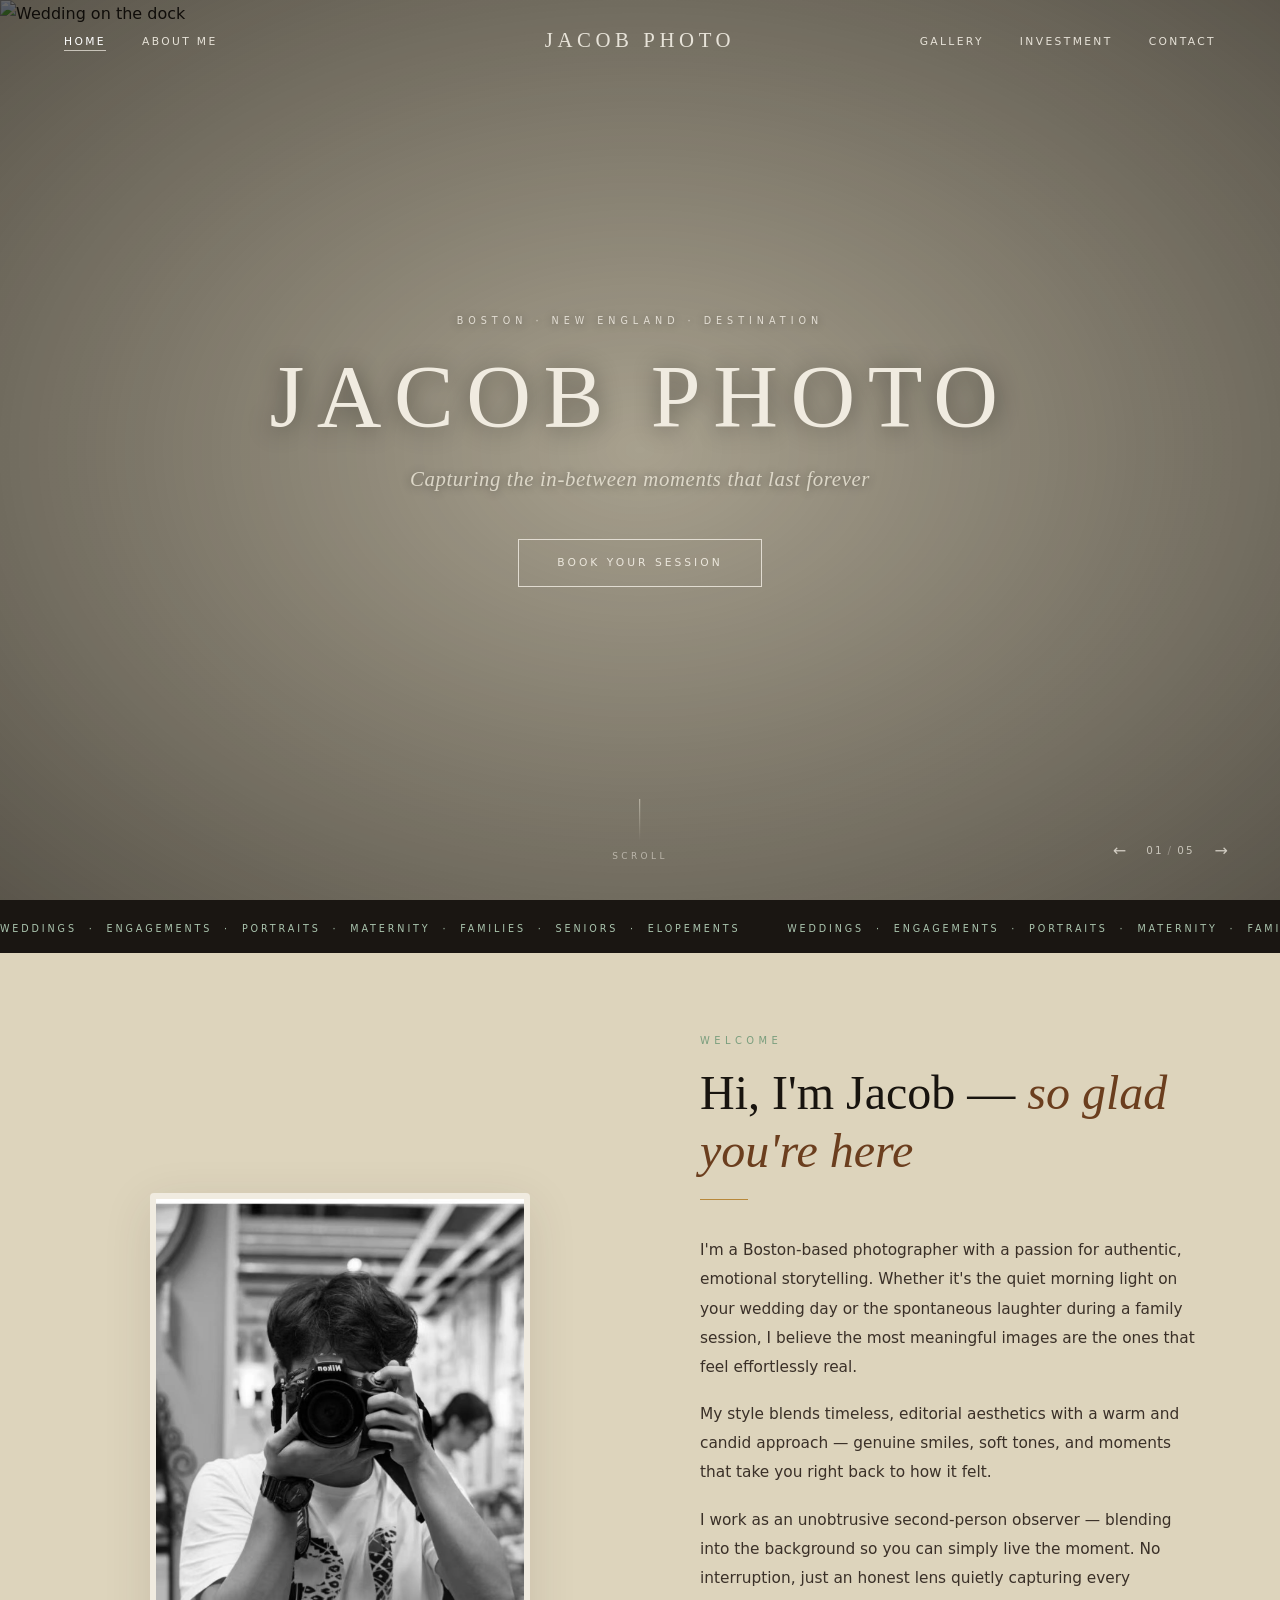
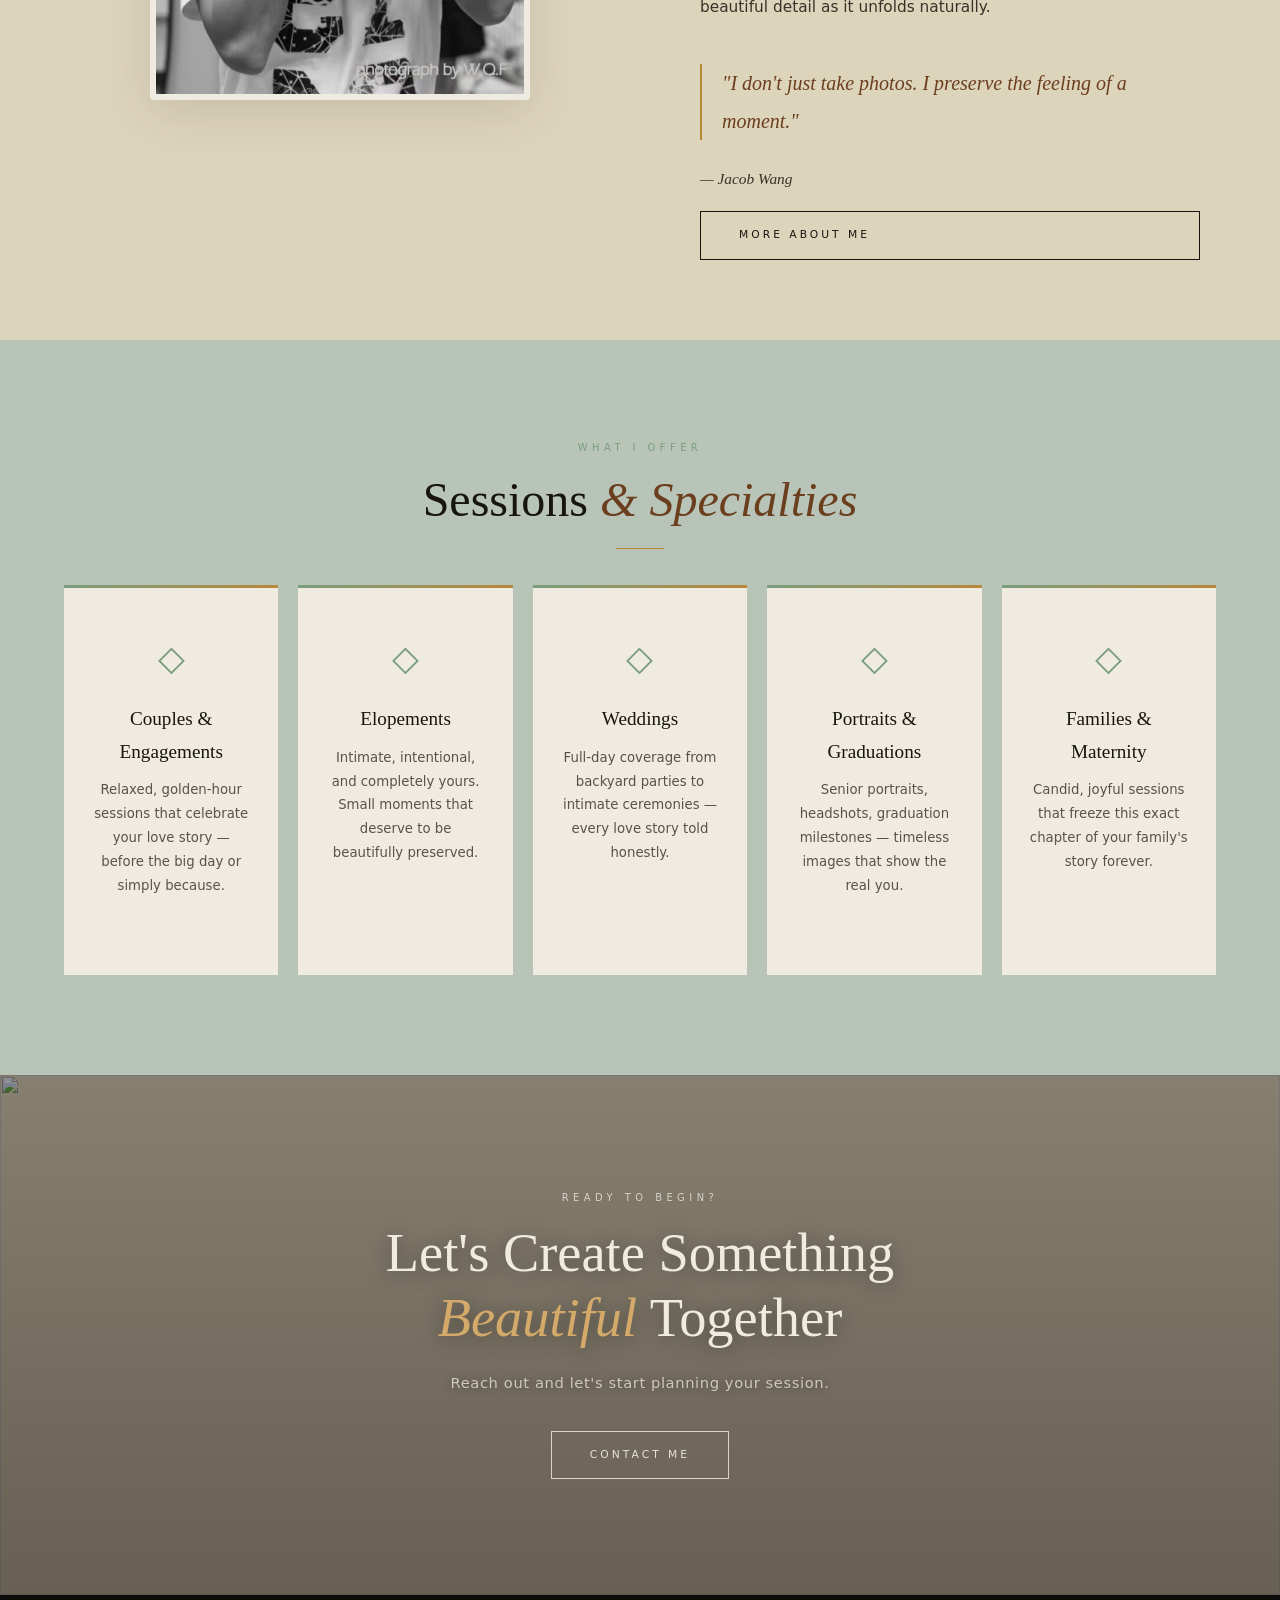
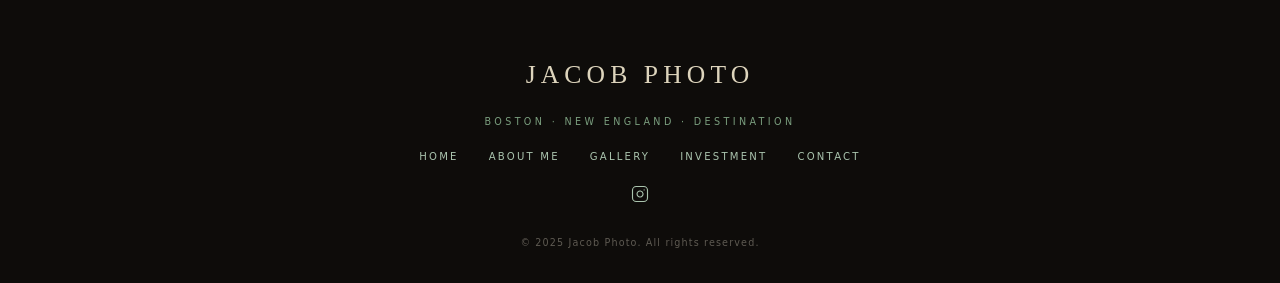
==== index.html @ 5cc74cdf "first commit" ====
<!DOCTYPE html>
<html lang="en">
<head>
  <meta charset="UTF-8"/>
  <meta name="viewport" content="width=device-width,initial-scale=1.0"/>
  <title>Jacob Photo — Boston Photographer</title>
  <link rel="preconnect" href="https://fonts.googleapis.com">
  <link rel="preconnect" href="https://fonts.gstatic.com" crossorigin>
  <link href="https://fonts.googleapis.com/css2?family=Cormorant+Garamond:ital,wght@0,300;0,400;0,500;1,300;1,400;1,500&family=Jost:wght@200;300;400;500&display=swap" rel="stylesheet">
  <link rel="stylesheet" href="css/style.css"/>
</head>
<body>

<!-- ═══ NAV ═══ -->
<nav id="nav">
  <div class="nav-inner">
    <ul class="nav-links">
      <li><a href="index.html" class="active">Home</a></li>
      <li><a href="about.html">About Me</a></li>
    </ul>
    <a href="index.html" class="nav-logo">Jacob Photo</a>
    <ul class="nav-links">
      <li><a href="gallery.html">Gallery</a></li>
      <li><a href="investment.html">Investment</a></li>
      <li><a href="contact.html">Contact</a></li>
    </ul>
    <button class="nav-burger" id="burger"><span></span><span></span><span></span></button>
  </div>
</nav>
<div class="nav-mobile" id="navMobile">
  <button class="nav-mobile-close" id="navClose">&#10005;</button>
  <a href="index.html">Home</a>
  <a href="about.html">About Me</a>
  <a href="gallery.html">Gallery</a>
  <a href="investment.html">Investment</a>
  <a href="contact.html">Contact</a>
</div>

<!-- ═══ HERO SLIDESHOW ═══ -->
<section class="home-hero">
  <div class="slides" id="slides">
    <div class="slide active">
      <img src="images/hero-01.jpg" alt="Wedding on the dock">
    </div>
    <div class="slide">
      <img src="images/image2/Engagement/gallery-Engagement-28.jpg" alt="Engagement session">
    </div>
    <div class="slide">
      <img src="images/image2/wedding/gallery-wedding-18.jpg" alt="Family portrait">
    </div>
    <div class="slide">
      <img src="images/hero-04.jpg" alt="Portrait session">
    </div>
    <div class="slide">
      <img src="images/hero-05.jpg" alt="Golden hour couple">
    </div>
  </div>

  <div class="hero-overlay"></div>

  <div class="hero-text">
    <p class="hero-eyebrow">Boston · New England · Destination</p>
    <h1 class="hero-name">Jacob Photo</h1>
    <p class="hero-sub">Capturing the in-between moments that last forever</p>
    <a href="contact.html" class="btn btn--light">Book Your Session</a>
  </div>

  <div class="hero-controls">
    <button class="hero-arrow" id="heroPrev" aria-label="Previous">&#8592;</button>
    <span class="hero-counter">
      <span id="heroCurrent">01</span>
      <span class="hero-counter-sep">/</span>
      <span id="heroTotal">05</span>
    </span>
    <button class="hero-arrow" id="heroNext" aria-label="Next">&#8594;</button>
  </div>

  <div class="hero-scroll">
    <div class="scroll-bar"></div>
    <span>scroll</span>
  </div>
</section>

<!-- ═══ TICKER ═══ -->
<div class="ticker">
  <div class="ticker-track">
    <span>Weddings &nbsp;·&nbsp; Engagements &nbsp;·&nbsp; Portraits &nbsp;·&nbsp; Maternity &nbsp;·&nbsp; Families &nbsp;·&nbsp; Seniors &nbsp;·&nbsp; Elopements &nbsp;&nbsp;&nbsp;&nbsp;&nbsp;&nbsp;</span>
    <span aria-hidden="true">Weddings &nbsp;·&nbsp; Engagements &nbsp;·&nbsp; Portraits &nbsp;·&nbsp; Maternity &nbsp;·&nbsp; Families &nbsp;·&nbsp; Seniors &nbsp;·&nbsp; Elopements &nbsp;&nbsp;&nbsp;&nbsp;&nbsp;&nbsp;</span>
  </div>
</div>

<!-- ═══ INTRO SPLIT ═══ -->
<div class="home-intro">
  <div class="intro-img">
    <div class="intro-img-inner">
      <img src="images/about-preview.jpg" alt="Jacob">
    </div>
  </div>
  <div class="intro-text">
    <span class="label">Welcome</span>
    <h2 class="heading">Hi, I'm Jacob — <em>so glad you're here</em></h2>
    <div class="rule rule--left"></div>
    <p>I'm a Boston-based photographer with a passion for authentic, emotional storytelling. Whether it's the quiet morning light on your wedding day or the spontaneous laughter during a family session, I believe the most meaningful images are the ones that feel effortlessly real.</p>
    <p>My style blends timeless, editorial aesthetics with a warm and candid approach — genuine smiles, soft tones, and moments that take you right back to how it felt.</p>
    <p>I work as an unobtrusive second-person observer — blending into the background so you can simply live the moment. No interruption, just an honest lens quietly capturing every beautiful detail as it unfolds naturally.</p>
    <p class="pull">"I don't just take photos. I preserve the feeling of a moment."</p>
    <p class="intro-sig">— Jacob Wang</p>
    <a href="about.html" class="btn">More About Me</a>
  </div>
</div>

<!-- ═══ SERVICES ═══ -->
<section class="services">
  <span class="label">What I Offer</span>
  <h2 class="heading">Sessions <em>&amp; Specialties</em></h2>
  <div class="rule"></div>
  <div class="services-grid">

    <!-- 两个都指向 engagement -->
    <a href="gallery.html?filter=engagement" class="svc-card svc-link">
      <div class="svc-icon">◇</div>
      <h3>Couples &amp; Engagements</h3>
      <p>Relaxed, golden-hour sessions that celebrate your love story — before the big day or simply because.</p>
      <span class="svc-cta">View Gallery ›</span>
    </a>

    <a href="gallery.html?filter=engagement" class="svc-card svc-link">
      <div class="svc-icon">◇</div>
      <h3>Elopements</h3>
      <p>Intimate, intentional, and completely yours. Small moments that deserve to be beautifully preserved.</p>
      <span class="svc-cta">View Gallery ›</span>
    </a>

    <a href="gallery.html?filter=wedding" class="svc-card svc-link">
      <div class="svc-icon">◇</div>
      <h3>Weddings</h3>
      <p>Full-day coverage from backyard parties to intimate ceremonies — every love story told honestly.</p>
      <span class="svc-cta">View Gallery ›</span>
    </a>

    <a href="gallery.html?filter=portrait" class="svc-card svc-link">
      <div class="svc-icon">◇</div>
      <h3>Portraits &amp; Graduations</h3>
      <p>Senior portraits, headshots, graduation milestones — timeless images that show the real you.</p>
      <span class="svc-cta">View Gallery ›</span>
    </a>

    <a href="gallery.html?filter=family" class="svc-card svc-link">
      <div class="svc-icon">◇</div>
      <h3>Families &amp; Maternity</h3>
      <p>Candid, joyful sessions that freeze this exact chapter of your family's story forever.</p>
      <span class="svc-cta">View Gallery ›</span>
    </a>

  </div>
</section>

<!-- ═══ CONTACT CTA ═══ -->
<div class="home-cta-band">
  <img src="images/hero-06.jpg" alt="" class="cta-bg-img">
  <div class="cta-overlay"></div>
  <div class="cta-content">
    <span class="label" style="color:rgba(244,239,230,0.75)">Ready to Begin?</span>
    <h2 class="cta-heading">Let's Create Something <em>Beautiful</em> Together</h2>
    <p class="cta-sub">Reach out and let's start planning your session.</p>
    <a href="contact.html" class="btn btn--light">Contact Me</a>
  </div>
</div>

<!-- ═══ FOOTER ═══ -->
<footer class="site-footer">
  <div class="footer-inner">
    <a href="index.html" class="footer-logo">Jacob Photo</a>
    <p class="footer-tag">Boston · New England · Destination</p>
    <nav class="footer-nav">
      <a href="index.html">Home</a>
      <a href="about.html">About Me</a>
      <a href="gallery.html">Gallery</a>
      <a href="investment.html">Investment</a>
      <a href="contact.html">Contact</a>
    </nav>
    <div class="footer-social">
      <a href="#" aria-label="Instagram">
        <svg width="18" height="18" viewBox="0 0 24 24" fill="none" stroke="currentColor" stroke-width="1.5" stroke-linecap="round" stroke-linejoin="round">
          <rect x="2" y="2" width="20" height="20" rx="5"/><path d="M16 11.37A4 4 0 1 1 12.63 8 4 4 0 0 1 16 11.37z"/><line x1="17.5" y1="6.5" x2="17.51" y2="6.5"/>
        </svg>
      </a>
    </div>
    <p class="footer-copy">&copy; 2025 Jacob Photo. All rights reserved.</p>
  </div>
</footer>

<script src="js/main.js"></script>
</body>
</html>
---- css/style.css ----
/* ═══════════════════════════════════════════
   JACOB PHOTO — Shared Stylesheet
   Morandi: Sage Green × Warm Tan/Brown
═══════════════════════════════════════════ */
:root {
  --sage:       #7a9e7e;
  --sage-lt:    #aac4ae;
  --sage-dk:    #4a6e50;
  --cream:      #ddd4bc;
  --cream-dk:   #cec4aa;
  --tan:        #b8883a;
  --tan-lt:     #d4aa6a;
  --brown:      #6b3e1e;
  --charcoal:   #18140f;
  --warm-gray:  #5a5248;
  --mist:       #ccd8ce;
  --white:      #f0ebe0;
  --serif:      'DM Serif Display', Georgia, serif;
  --sans:       'Inter', system-ui, sans-serif;
  --ease:       all 0.35s ease;
}

*, *::before, *::after { margin:0; padding:0; box-sizing:border-box; }
html { scroll-behavior:smooth; }
body {
  font-family: var(--sans);
  font-weight: 300;
  background: var(--cream);
  color: var(--charcoal);
  overflow-x: hidden;
  line-height: 1.7;
}
img { max-width:100%; display:block; object-fit:cover; }
a { text-decoration:none; color:inherit; }
button { cursor:pointer; font-family:var(--sans); }

/* ── TYPE HELPERS ── */
.label {
  display: block;
  font-size: .62rem;
  font-weight: 400;
  letter-spacing: .45em;
  text-transform: uppercase;
  color: var(--sage);
  margin-bottom: 14px;
}
.heading {
  font-family: var(--serif);
  font-size: clamp(2rem, 4vw, 3rem);
  font-weight: 300;
  line-height: 1.2;
  color: var(--charcoal);
  margin-bottom: 20px;
}
.heading em { font-style:italic; color:var(--brown); }
.rule {
  width: 48px; height: 1px;
  background: var(--tan);
  margin: 0 auto 36px;
}
.rule--left { margin-left:0; }
.sec-intro {
  font-size: .95rem;
  color: var(--warm-gray);
  line-height: 1.85;
  max-width: 580px;
  margin: 0 auto;
}

/* ── BUTTONS ── */
.btn {
  display: inline-block;
  font-family: var(--sans);
  font-size: .67rem;
  font-weight: 400;
  letter-spacing: .28em;
  text-transform: uppercase;
  padding: 14px 38px;
  border: 1px solid var(--charcoal);
  color: var(--charcoal);
  transition: var(--ease);
}
.btn:hover { background:var(--charcoal); color:var(--cream); }
.btn--light { border-color:rgba(244,239,230,0.8); color:rgba(244,239,230,0.9); }
.btn--light:hover { background:rgba(244,239,230,0.9); color:var(--charcoal); }
.btn--sm { padding:11px 28px; font-size:.62rem; }
.btn--tan { border-color:var(--tan); color:var(--tan); }
.btn--tan:hover { background:var(--tan); color:var(--white); }

/* ═══════════════════════════════
   NAV
═══════════════════════════════ */
#nav {
  position: fixed;
  top:0; left:0; right:0;
  z-index: 900;
  transition: background .5s ease, backdrop-filter .5s ease;
}

#nav.solid {
  background: rgba(232,224,212,.97);
  backdrop-filter: blur(10px);
}

/* ── Subpages: same gradient as gallery ── */
body.subpage {
  background: linear-gradient(
    180deg,
    #96b09a 0%,
    #a8bca8 20%,
    #bcc0a8 45%,
    #ccc4a4 70%,
    #ddd4bc 100%
  );
  background-attachment: fixed;
}
body.subpage #nav {
  background: transparent;
  backdrop-filter: none;
}
body.subpage #nav.solid {
  background: rgba(150,176,154,.95);
  backdrop-filter: blur(10px);
}

/* All subpage text — dark for contrast on sage bg */
body.subpage .heading,
body.subpage .page-hero-title,
body.subpage h1, body.subpage h2,
body.subpage h3, body.subpage h4 {
  color: #1e2820;
}
body.subpage p { color: #2e3830; }
body.subpage .label { color: #3a5040; }
body.subpage .inv-title { color: #3a4840; }
body.subpage .inv-item.active .inv-title,
body.subpage .inv-title:hover { color: #1e2820; }
body.subpage .faq-q { color: #1e2820; }
body.subpage .about-sig { color: #2a4030 !important; }
body.subpage .pull { color: var(--brown) !important; }
body.subpage .inv-desc { color: #2e3830 !important; }
body.subpage .inv-list li { color: #2e3830 !important; }
body.subpage .sec-intro { color: #2e3830; }
body.subpage .f-btn { color: #2e3830; }
body.subpage .f-btn:hover,
body.subpage .f-btn.active { color: #1e2820; }

.nav-inner {
  display: flex;
  align-items: center;
  justify-content: space-between;
  padding: 26px 64px;
  transition: padding .4s;
}
#nav.solid .nav-inner,
body.subpage #nav .nav-inner { padding:18px 64px; }

.nav-links {
  display: flex;
  gap: 36px;
  list-style: none;
}
.nav-links a {
  font-size: .67rem;
  font-weight: 400;
  letter-spacing: .22em;
  text-transform: uppercase;
  color: var(--charcoal);
  transition: color .3s;
  position: relative;
  padding-bottom: 3px;
}
.nav-links a::after {
  content:'';
  position:absolute;
  bottom:0; left:0;
  width:0; height:1px;
  background:var(--tan);
  transition:width .3s;
}
.nav-links a:hover::after,
.nav-links a.active::after { width:100%; }
.nav-links a:hover,
.nav-links a.active { color:var(--sage-dk); }

.nav-logo {
  font-family: var(--serif);
  font-size: 1.3rem;
  font-weight: 300;
  letter-spacing: .22em;
  text-transform: uppercase;
  color: var(--charcoal);
  position: absolute;
  left: 50%;
  transform: translateX(-50%);
  white-space: nowrap;
  transition: color .3s;
}

/* HOME ONLY — light text over hero photo */
body:not(.subpage) #nav:not(.solid) .nav-links a {
  color: rgba(244,239,230,0.90);
}
body:not(.subpage) #nav:not(.solid) .nav-links a:hover,
body:not(.subpage) #nav:not(.solid) .nav-links a.active {
  color: #ffffff;
}
body:not(.subpage) #nav:not(.solid) .nav-links a::after {
  background: rgba(244,239,230,0.70);
}
body:not(.subpage) #nav:not(.solid) .nav-logo {
  color: rgba(244,239,230,0.90);
}
body:not(.subpage) #nav:not(.solid) .nav-burger span {
  background: rgba(244,239,230,0.90);
}

/* Hamburger */
.nav-burger {
  display: none;
  flex-direction: column;
  gap: 6px;
  background: none;
  border: none;
}
.nav-burger span {
  display:block;
  width:24px; height:1px;
  background:var(--charcoal);
  transition:var(--ease);
}

/* Mobile overlay */
.nav-mobile {
  display: none;
  position: fixed;
  inset: 0;
  background: var(--cream);
  z-index: 950;
  flex-direction: column;
  align-items: center;
  justify-content: center;
  gap: 42px;
}
.nav-mobile.open { display:flex; }
.nav-mobile a {
  font-family: var(--serif);
  font-size: 2.3rem;
  font-weight: 300;
  letter-spacing: .08em;
  color: var(--charcoal);
  transition: color .3s;
}
.nav-mobile a:hover { color:var(--brown); }
.nav-mobile-close {
  position:absolute;
  top:28px; right:32px;
  background:none; border:none;
  font-size:1.5rem;
  color:var(--charcoal);
}

/* Force footer colours on subpages — override body.subpage rules */
body.subpage .site-footer .footer-logo { color: var(--cream) !important; }
body.subpage .site-footer .footer-tag { color: var(--sage) !important; }
body.subpage .site-footer .footer-nav a { color: var(--sage-lt) !important; }
body.subpage .site-footer .footer-social a { color: var(--sage-lt) !important; }
body.subpage .site-footer .footer-copy { color: #5e5a52 !important; }

/* ═══════════════════════════════
   PAGE HERO — transparent, shows body gradient
═══════════════════════════════ */
.page-hero {
  height: 52vh;
  min-height: 340px;
  display: flex;
  align-items: center;
  justify-content: center;
  text-align: center;
  position: relative;
  overflow: hidden;
}
/* Home hero keeps its own gradient */
.home-hero-bg {
  position: absolute; inset: 0;
  background: linear-gradient(
    170deg,
    #6e8a78 0%,
    #8a9e90 30%,
    #a8a890 60%,
    #c0b89a 100%
  );
}
/* Subpage hero = transparent → body gradient shows through */
.page-hero-bg {
  position: absolute; inset: 0;
  background: transparent;
}
.page-hero-bg::before,
.page-hero-bg::after { display: none; }

.page-hero-content {
  position:relative; z-index:2;
  padding:0 20px;
}
.page-hero-content .label { color: #2a3e2c; }
.page-hero-title {
  font-family: var(--serif);
  font-size: clamp(2.8rem, 7vw, 5.5rem);
  font-weight: 400;
  letter-spacing: .07em;
  color: #0e0c08;
  line-height: 1.05;
}
.page-hero-title em { font-style:italic; color:var(--brown); }

/* ═══════════════════════════════
   FOOTER
═══════════════════════════════ */
.site-footer {
  background: #0e0c0a;
  padding: 58px 64px 32px;
}
.footer-inner {
  max-width: 1080px;
  margin: 0 auto;
  display: flex;
  flex-direction: column;
  align-items: center;
  gap: 18px;
}
.footer-logo {
  font-family: var(--serif);
  font-size: 1.6rem;
  font-weight: 300;
  letter-spacing: .2em;
  text-transform: uppercase;
  color: var(--cream);
}
.footer-tag {
  font-size:.6rem;
  letter-spacing:.35em;
  text-transform:uppercase;
  color:var(--sage);
}
.footer-nav {
  display:flex;
  gap:30px;
  flex-wrap:wrap;
  justify-content:center;
}
.footer-nav a {
  font-size:.63rem;
  font-weight:400;
  letter-spacing:.22em;
  text-transform:uppercase;
  color:var(--sage-lt);
  transition:color .3s;
}
.footer-nav a:hover { color:var(--tan); }
.footer-copy {
  font-size:.6rem;
  color:#5e5a52;
  letter-spacing:.12em;
  margin-top:6px;
}
.footer-social { display:flex; gap:18px; }
.footer-social a { color:var(--sage-lt); transition:color .3s; }
.footer-social a:hover { color:var(--tan); }

/* ═══════════════════════════════
   HOME — HERO SLIDESHOW
═══════════════════════════════ */
.home-hero {
  height: 100vh;
  min-height: 600px;
  position: relative;
  overflow: hidden;
}
.slides { position: absolute; inset: 0; }
.slide {
  position: absolute; inset: 0;
  opacity: 0;
  transition: opacity 1.2s ease;
  will-change: opacity;
}
.slide.active { opacity: 1; }
.slide-ph { position: absolute; inset: 0; }
.slide img {
  position: absolute; inset: 0;
  width: 100%; height: 100%;
  object-fit: cover;
  animation: kenburns 8s ease-in-out both;
}
@keyframes kenburns {
  from { transform: scale(1.06); }
  to   { transform: scale(1.0); }
}
.hero-overlay {
  position: absolute; inset: 0; z-index: 2;
  background: radial-gradient(ellipse at center,
    rgba(10,8,6,0.25) 0%,
    rgba(10,8,6,0.62) 100%);
}
.hero-text {
  position: absolute; inset: 0; z-index: 3;
  display: flex; flex-direction: column;
  align-items: center; justify-content: center;
  text-align: center; padding: 0 24px;
  animation: fadeUp 1.4s ease both;
}
@keyframes fadeUp {
  from { opacity:0; transform:translateY(20px); }
  to   { opacity:1; transform:translateY(0); }
}
.hero-eyebrow {
  font-size: .6rem; font-weight: 400;
  letter-spacing: .52em; text-transform: uppercase;
  color: rgba(244,239,230,0.82); margin-bottom: 20px;
  text-shadow: 0 1px 8px rgba(0,0,0,0.4);
}
.hero-name {
  font-family: var(--serif);
  font-size: clamp(2.8rem, 7vw, 6rem);
  font-weight: 300; letter-spacing: .14em;
  text-transform: uppercase; color: #f0ebe0;
  line-height: 1.05; margin-bottom: 18px;
  text-shadow: 0 2px 24px rgba(0,0,0,0.45);
}
.hero-sub {
  font-family: var(--serif); font-style: italic;
  font-size: clamp(.95rem, 2vw, 1.3rem); font-weight: 300;
  color: rgba(240,235,220,0.80); letter-spacing: .03em;
  margin-bottom: 42px;
  text-shadow: 0 1px 10px rgba(0,0,0,0.45);
}
.hero-controls {
  position: absolute; bottom: 36px; right: 48px;
  z-index: 4; display: flex; align-items: center; gap: 16px;
}
.hero-arrow {
  background: none; border: none;
  color: rgba(244,239,230,0.75);
  font-size: 1rem; transition: color .3s; padding: 4px;
}
.hero-arrow:hover { color: #f0ebe0; }
.hero-counter {
  font-family: var(--sans); font-size: .65rem; font-weight: 300;
  letter-spacing: .2em; color: rgba(244,239,230,0.70);
  display: flex; align-items: center; gap: 4px;
}
.hero-counter-sep { color: rgba(244,239,230,0.35); }
.hero-scroll {
  position: absolute; bottom: 36px; left: 50%;
  transform: translateX(-50%); z-index: 4;
  display: flex; flex-direction: column; align-items: center; gap: 8px;
}
.hero-scroll span {
  font-size: .56rem; letter-spacing: .38em;
  text-transform: uppercase; color: rgba(244,239,230,0.55);
}
.scroll-bar {
  width: 1px; height: 42px;
  background: linear-gradient(to bottom, rgba(240,235,220,0.6), transparent);
  animation: pulse 2.4s ease-in-out infinite;
}
@keyframes pulse { 0%,100%{opacity:.3} 50%{opacity:1} }

/* HOME — TICKER */
.ticker {
  background: #1a1612;
  padding:13px 0; overflow:hidden; white-space:nowrap;
}
.ticker-track { display:inline-block; animation:tick 22s linear infinite; }
.ticker-track span {
  font-size:.6rem; letter-spacing:.3em;
  text-transform:uppercase; color:var(--sage-lt);
}
@keyframes tick{0%{transform:translateX(0)}100%{transform:translateX(-50%)}}

/* HOME — INTRO SPLIT */
.home-intro {
  display: grid;
  grid-template-columns: 1fr 1fr;
  min-height: 70vh;
  align-items: center;
}
.intro-img {
  position: relative;
  display: flex; align-items: center; justify-content: center;
  padding: 60px 40px 60px 80px;
  background: transparent;
}
.intro-img-inner {
  width: 100%; max-width: 380px;
  aspect-ratio: 3/4; overflow: hidden;
  border-radius: 4px;
  border: 6px solid var(--white);
  box-shadow: 0 12px 48px rgba(58,50,45,0.13);
  background: linear-gradient(145deg,var(--sage-lt),var(--sage),var(--sage-dk));
  position: relative;
}
.intro-img-inner img {
  position: absolute; inset: 0;
  width: 100%; height: 100%;
  object-fit: cover; object-position: center top;
}
.intro-img-placeholder {
  position: absolute; inset: 0;
  display: flex; align-items: center; justify-content: center;
  font-size: .7rem; letter-spacing: .2em; text-transform: uppercase;
  color: rgba(255,255,255,.45);
}
.intro-text {
  background: transparent;
  padding: 80px 80px 80px 60px;
  display: flex; flex-direction: column; justify-content: center;
}
.intro-text p {
  font-size:.96rem; line-height:1.9;
  color:#3a3028; margin-bottom:18px;
}
.intro-text .pull {
  font-family:var(--serif); font-style:italic;
  font-size:1.25rem; color:var(--brown);
  border-left:2px solid var(--tan);
  padding-left:20px; margin:24px 0;
}
.intro-sig {
  font-family:var(--serif); font-style:italic;
  font-size:1.9rem; color:var(--sage-dk); margin-bottom:32px;
}

/* HOME — SERVICES */
.services {
  background: #b8c4b8;
  padding:100px 64px; text-align:center;
}
.services-grid {
  display:grid;
  grid-template-columns:repeat(5,1fr);
  gap:20px; max-width:1200px; margin:0 auto;
}
.svc-card {
  background:var(--white); padding:44px 28px;
  position:relative; transition:transform .35s, box-shadow .35s;
}
.svc-card::before {
  content:''; position:absolute; top:0; left:0; right:0;
  height:3px; background:linear-gradient(to right,var(--sage),var(--tan));
}
.svc-card:hover { transform:translateY(-5px); box-shadow:0 18px 44px rgba(90,70,50,.08); }
.svc-icon { font-family:var(--serif); font-size:2.2rem; color:var(--sage); margin-bottom:14px; font-weight:300; }
.svc-card h3 { font-family:var(--serif); font-size:1.2rem; font-weight:400; color:var(--charcoal); margin-bottom:10px; }
.svc-card p { font-size:.83rem; line-height:1.8; color:var(--warm-gray); }
.svc-link { text-decoration:none; display:block; cursor:pointer; }
.svc-link:hover .svc-cta { opacity:1; transform:translateY(0); }
.svc-cta {
  display:block; margin-top:16px;
  font-size:.62rem; font-weight:400;
  letter-spacing:.28em; text-transform:uppercase;
  color:var(--tan); opacity:0; transform:translateY(6px);
  transition:opacity .35s, transform .35s;
}

/* HOME — CONTACT CTA BAND */
.home-cta-band {
  position:relative; min-height:520px;
  display:flex; align-items:center; justify-content:center; overflow:hidden;
}
.cta-bg-img {
  position:absolute; inset:0;
  width:100%; height:100%; object-fit:cover; object-position:center;
  transition:transform .8s ease;
}
.home-cta-band:hover .cta-bg-img { transform:scale(1.03); }
.cta-overlay {
  position:absolute; inset:0;
  background:linear-gradient(to bottom,rgba(30,24,18,0.45),rgba(30,24,18,0.62));
  z-index:1;
}
.cta-content {
  position:relative; z-index:2;
  text-align:center; padding:80px 40px; max-width:680px;
}
.cta-heading {
  font-family:var(--serif); font-size:clamp(2rem,4.5vw,3.4rem);
  font-weight:300; color:#f0ebe0; line-height:1.2;
  margin-bottom:18px; text-shadow:0 2px 20px rgba(0,0,0,0.4);
}
.cta-heading em { font-style:italic; color:var(--tan-lt); }
.cta-sub {
  font-size:.92rem; color:rgba(240,235,220,0.75);
  letter-spacing:.04em; margin-bottom:36px;
  text-shadow:0 1px 8px rgba(0,0,0,0.4);
}

/* HOME — QUOTE BAND */
.quote-band {
  background: #1a1612;
  padding:90px 64px; text-align:center;
}
.quote-band blockquote {
  font-family:var(--serif); font-style:italic;
  font-size:clamp(1.3rem,2.8vw,1.9rem);
  font-weight:300; color:var(--sage-lt);
  max-width:680px; margin:0 auto; line-height:1.65;
}

/* ═══════════════════════════════
   ABOUT PAGE
═══════════════════════════════ */
.about-compact {
  display: grid;
  grid-template-columns: 340px 1fr;
  gap: 72px; align-items: center;
  max-width: 1100px; margin: 0 auto;
  padding: 120px 64px 80px;
}
.about-compact-img {
  width: 100%; aspect-ratio: 3/4; overflow: hidden; flex-shrink: 0;
}
.about-compact-img img {
  width: 100%; height: 100%;
  object-fit: cover; object-position: center top;
}
.about-compact-text p {
  font-size: .95rem; line-height: 1.9;
  color: #2e3830; margin-bottom: 16px;
}
.about-compact-text .pull {
  font-family: var(--serif); font-style: italic;
  font-size: 1.2rem; color: var(--brown);
  border-left: 2px solid var(--tan);
  padding-left: 20px; margin: 24px 0; line-height: 1.6;
}
.about-compact-text .about-sig {
  font-family: var(--serif); font-style: italic;
  font-size: 1.8rem; color: var(--sage-dk); margin-bottom: 32px;
}

/* About — Process */
.about-process {
  background: transparent;
  padding:100px 64px; text-align:center;
}
.process-steps {
  display:grid; grid-template-columns:repeat(4,1fr);
  gap:40px; max-width:1000px; margin:0 auto; position:relative;
}
.process-steps::before {
  content:''; position:absolute;
  top:28px; left:12.5%; right:12.5%;
  height:1px; background:var(--tan-lt);
}
.p-step { text-align:center; padding:0 12px; position:relative; }
.p-num {
  width:56px; height:56px; border-radius:50%;
  border:1px solid var(--tan);
  display:inline-flex; align-items:center; justify-content:center;
  font-family:var(--serif); font-size:1.3rem; font-weight:300;
  color:var(--tan); background:transparent;
  margin-bottom:20px; position:relative; z-index:1;
}
.p-step h4 { font-family:var(--serif); font-size:1.1rem; font-weight:400; color:#1e2820; margin-bottom:10px; }
.p-step p { font-size:.83rem; line-height:1.75; color:#2e3830; }

/* About — Testimonials — deep charcoal, slightly lighter than footer */
.about-testimonials {
  background: #3a3430;
  padding: 100px 64px;
  text-align: center;
}
.about-testimonials .label { color: var(--sage-lt); }
.about-testimonials .heading { color: #f0e8e0 !important; }
.about-testimonials .heading em { color: var(--tan-lt) !important; }
.about-testimonials .label { color: var(--sage-lt) !important; }
.about-testimonials .rule { background: var(--tan); }
.t-masonry {
  columns: 3; column-gap: 24px;
  max-width: 1060px; margin: 0 auto;
}
.t-masonry .t-card {
  break-inside: avoid; margin-bottom: 24px;
  background: rgba(255,255,255,0.06);
  border-left: 3px solid var(--tan);
  padding: 40px 32px; text-align: left;
}
.t-masonry .t-card .t-stars { color: var(--tan-lt); }
.t-masonry .t-card p {
  font-family: var(--serif); font-style: italic;
  font-size: 1.03rem; line-height: 1.75;
  color: #e8dfd4; margin-bottom: 18px;
}
.t-masonry .t-card cite {
  font-size: .63rem; font-weight: 400;
  letter-spacing: .22em; text-transform: uppercase;
  color: var(--tan-lt); font-style: normal;
}

/* ═══════════════════════════════
   GALLERY PAGE
═══════════════════════════════ */
.gallery-page { padding:80px 64px 120px; background:transparent; }
.gallery-filters {
  display:flex; justify-content:center;
  gap:32px; margin-bottom:52px; flex-wrap:wrap;
}
.f-btn {
  font-size:.66rem; font-weight:400;
  letter-spacing:.28em; text-transform:uppercase;
  background:none; border:none; color:#2e2a20;
  padding-bottom:5px; border-bottom:1px solid transparent;
  transition:var(--ease);
}
.f-btn:hover,.f-btn.active { color:#0e0c08; border-bottom-color:var(--tan); }
.gallery-grid {
  display:grid; grid-template-columns:repeat(3,1fr);
  grid-auto-rows:300px; gap:14px;
  max-width:1100px; margin:0 auto;
}
.g-item { overflow:hidden; position:relative; cursor:pointer; }
.g-bg { position:absolute; inset:0; transition:transform .6s cubic-bezier(.4,0,.2,1); }
.g-bg img { width:100%; height:100%; object-fit:cover; }
.g-item:hover .g-bg { transform:scale(1.05); }
.g-cap {
  position:absolute; inset:0;
  background:rgba(56,50,45,0);
  display:flex; align-items:flex-end; padding:24px;
  transition:background .4s;
}
.g-item:hover .g-cap { background:rgba(56,50,45,.4); }
.g-cap span {
  font-family:var(--serif); font-size:1rem;
  letter-spacing:.06em; color:var(--white);
  opacity:0; transform:translateY(6px);
  transition:opacity .4s, transform .4s;
}
.g-item:hover .g-cap span { opacity:1; transform:translateY(0); }
.g-label-ph {
  position:absolute; inset:0;
  display:flex; align-items:center; justify-content:center;
  font-size:.68rem; letter-spacing:.2em; text-transform:uppercase;
  color:rgba(255,255,255,.45);
}

/* Lightbox */
.lightbox {
  display:none; position:fixed; inset:0;
  background:rgba(18,14,10,.93); z-index:999;
  align-items:center; justify-content:center;
}
.lightbox.open { display:flex; }
.lb-close {
  position:absolute; top:28px; right:36px;
  background:none; border:none; color:var(--sage-lt); font-size:1.7rem; transition:color .3s;
}
.lb-close:hover { color:var(--white); }
.lb-img {
  max-width: 80vw;
  max-height: 80vh;
  display: flex;
  align-items: center;
  justify-content: center;
}
.lb-img img { max-width:80vw; max-height:80vh; object-fit:contain; }

/* ═══════════════════════════════
   INVESTMENT — SPLIT LAYOUT
═══════════════════════════════ */
.inv-split {
  display: grid; grid-template-columns: 1fr 1fr;
  max-width: 1100px; margin: 0 auto;
  padding: 60px 64px 100px; gap: 80px;
  background: transparent;
}
.inv-photo-panel {
  position: sticky; top: 100px;
  height: 65vh; min-height: 400px; max-height: 620px;
  overflow: hidden; border-radius: 2px;
}
.inv-photos { position:relative; width:100%; height:100%; }
.inv-photo { position:absolute; inset:0; opacity:0; transition:opacity .7s ease; }
.inv-photo.active { opacity:1; }
.inv-ph-bg { position:absolute; inset:0; }
.inv-photo img { position:absolute; inset:0; width:100%; height:100%; object-fit:cover; }
.inv-list-panel {
  background: transparent; padding:0;
  display:flex; flex-direction:column; justify-content:flex-start;
}
.inv-item { border-bottom:1px solid rgba(30,40,32,0.2); }
.inv-item:first-child { border-top:1px solid rgba(30,40,32,0.2); }
.inv-title {
  width:100%; background:none; border:none; text-align:left;
  padding:22px 0; font-family:var(--serif);
  font-size:clamp(1.3rem,2vw,1.9rem); font-weight:300;
  color: #4a5a4c;
  display:flex; align-items:center; gap:16px;
  transition:color .3s; line-height:1.15; cursor:pointer;
}
.inv-item.active .inv-title, .inv-title:hover { color:#0e0c08; }
.inv-fav {
  font-family:var(--sans); font-size:.55rem; font-weight:400;
  letter-spacing:.25em; text-transform:uppercase;
  background:var(--tan); color:var(--white);
  padding:4px 12px; flex-shrink:0;
}
.inv-body { max-height:0; overflow:hidden; transition:max-height .5s cubic-bezier(.4,0,.2,1), padding .4s; }
.inv-item.active .inv-body { max-height:600px; padding-bottom:28px; }
.inv-price {
  font-family:var(--sans); font-size:.72rem; font-weight:400;
  letter-spacing:.35em; text-transform:uppercase;
  color:var(--tan); margin-bottom:14px;
}
.inv-desc {
  font-size:.95rem; line-height:1.85;
  color:#14110c !important;
  margin-bottom:18px; max-width:420px; font-weight:400;
}
.inv-list { list-style:none; margin-bottom:24px; }
.inv-list li {
  font-size:.86rem; color:#14110c !important;
  padding:7px 0 7px 18px; position:relative;
  border-bottom:1px solid rgba(30,40,32,0.12);
  font-weight:400;
}
.inv-list li::before { content:'—'; position:absolute; left:0; color:var(--tan); font-size:.65rem; }
.inv-body .btn { border-color:#14110c; color:#14110c; }
.inv-body .btn:hover { background:#14110c; color:var(--cream); }

@media (max-width:1024px) {
  .inv-split { grid-template-columns:1fr; padding:40px 32px 80px; gap:40px; }
  .inv-photo-panel { position:relative; top:0; height:50vw; min-height:260px; max-height:400px; }
}

/* ═══════════════════════════════
   INVESTMENT — FAQ & PROCESS
═══════════════════════════════ */
.invest-cards { padding:90px 64px; background:transparent; }
.invest-process { padding:90px 64px; background:transparent; text-align:center; }
/* Investment FAQ — film dark red block */
.invest-faq {
  padding: 80px 64px 100px;
  background: #6b3028;
}
.invest-faq .faq-inner { max-width: 720px; margin: 0 auto; }
.invest-faq .label {
  color: #e8d8c0;
  letter-spacing: .5em;
}
.invest-faq .heading {
  font-size: clamp(2.8rem, 5vw, 4.2rem);
  font-weight: 400;
  color: #f0e4cc;
}
.invest-faq .heading em { color: #f0e4cc; font-style: italic; }
.invest-faq .rule { background: #e8d8c0; }
.invest-faq .faq-item { border-bottom: 1px solid rgba(240,228,204,0.25); }
.invest-faq .faq-q {
  color: #f0e4cc !important;
  font-size: 1.4rem;
  font-weight: 400;
}
.invest-faq .faq-q:hover { color: #ffffff !important; }
.invest-faq .faq-icon { color: #e8d8c0 !important; font-size: 1.8rem; }
.invest-faq .faq-a p { color: #d8c8a8; font-size: .95rem; }

.steps-row {
  display:grid; grid-template-columns:1fr 24px 1fr 24px 1fr 24px 1fr;
  align-items:start; max-width:1000px; margin:0 auto;
}
.i-step { text-align:center; padding:0 12px; }
.i-step-num { font-family:var(--serif); font-size:3rem; font-weight:300; color:var(--sage-dk); line-height:1; margin-bottom:14px; }
.i-step h4 { font-family:var(--serif); font-size:1.12rem; font-weight:400; color:#1e2820; margin-bottom:8px; }
.i-step p { font-size:.82rem; line-height:1.75; color:#2e3830; }
.steps-arrow { padding-top:26px; text-align:center; color:var(--tan); font-size:1.1rem; font-weight:200; }

.faq-inner { max-width:720px; margin:0 auto; }
.faq-list { display:flex; flex-direction:column; }
.faq-item { border-bottom:1px solid rgba(30,40,32,0.2); }
.faq-q {
  width:100%; background:none; border:none;
  text-align:left; padding:26px 0;
  font-family:var(--serif); font-size:1.25rem; font-weight:400;
  color:#0e0c08;
  display:flex; justify-content:space-between; align-items:center; gap:12px;
  transition:color .3s;
}
.faq-q:hover { color:var(--brown) !important; }
.faq-icon { font-size:1.6rem; font-weight:200; color:var(--brown) !important; flex-shrink:0; transition:transform .3s; }
.faq-q.open .faq-icon { transform:rotate(45deg); }
.faq-a { max-height:0; overflow:hidden; transition:max-height .4s ease, padding .3s; }
.faq-a.open { max-height:300px; padding-bottom:22px; }
.faq-a p { font-size:.92rem; line-height:1.85; color:#14110c; }

/* ═══════════════════════════════
   CONTACT PAGE
═══════════════════════════════ */
.contact-page { background:var(--charcoal); padding:100px 64px 120px; }
.contact-wrap {
  max-width:1060px; margin:0 auto;
  display:grid; grid-template-columns:1fr 1.2fr;
  gap:90px; align-items:start;
}
.contact-left .label { color:var(--sage); }
.contact-left .heading { color:var(--cream); }
.contact-left p { font-size:.93rem; line-height:1.85; color:var(--sage-lt); margin-bottom:36px; }
.contact-details { display:flex; flex-direction:column; gap:20px; }
.c-detail { display:flex; flex-direction:column; gap:3px; }
.c-lbl { font-size:.6rem; font-weight:400; letter-spacing:.3em; text-transform:uppercase; color:var(--tan); }
.c-val { font-size:.88rem; color:var(--sage-lt); }
.contact-form { display:flex; flex-direction:column; gap:20px; }
.form-row { display:grid; grid-template-columns:1fr 1fr; gap:16px; }
.fgrp { display:flex; flex-direction:column; gap:7px; }
.fgrp label { font-size:.62rem; font-weight:400; letter-spacing:.25em; text-transform:uppercase; color:var(--sage-lt); }
.fgrp input, .fgrp select, .fgrp textarea {
  background:rgba(255,255,255,.06); border:1px solid rgba(198,212,200,.25);
  color:var(--cream); font-family:var(--sans); font-size:.88rem; font-weight:300;
  padding:12px 16px; outline:none; -webkit-appearance:none;
  transition:border-color .3s, background .3s;
}
.fgrp input::placeholder, .fgrp textarea::placeholder { color:rgba(198,212,200,.35); }
.fgrp input:focus, .fgrp select:focus, .fgrp textarea:focus { border-color:var(--tan); background:rgba(255,255,255,.09); }
.fgrp select option { background:var(--charcoal); color:var(--cream); }
.fgrp textarea { resize:vertical; min-height:120px; }
.form-submit {
  font-family:var(--sans); font-size:.67rem; font-weight:400;
  letter-spacing:.28em; text-transform:uppercase;
  color:var(--charcoal); background:var(--cream);
  border:1px solid var(--cream); padding:15px 40px; align-self:flex-start;
  transition:var(--ease);
}
.form-submit:hover { background:var(--tan); border-color:var(--tan); color:var(--white); }
.form-ok { display:none; font-size:.82rem; letter-spacing:.08em; color:var(--sage-lt); padding:10px 0; }
.form-ok.show { display:block; }

/* ═══════════════════════════════
   RESPONSIVE
═══════════════════════════════ */
@media (max-width:1024px){
  .nav-links { display:none; }
  .nav-burger { display:flex; }
  .nav-inner { padding:22px 32px; }
  #nav.solid .nav-inner, body.subpage #nav .nav-inner { padding:16px 32px; }
  .nav-logo { position:static; transform:none; }
  .home-intro { grid-template-columns:1fr; }
  .intro-img { min-height:400px; height:50vw; max-height:480px; position:relative; }
  .services-grid { grid-template-columns:repeat(2,1fr); }
  .about-compact { grid-template-columns:1fr; gap:40px; padding:80px 32px 60px; }
  .about-compact-img { max-width:320px; margin:0 auto; }
  .process-steps { grid-template-columns:repeat(2,1fr); }
  .process-steps::before { display:none; }
  .t-masonry { columns:1; }
  .steps-row { grid-template-columns:1fr; gap:28px; }
  .steps-arrow { display:none; }
  .contact-wrap { grid-template-columns:1fr; gap:48px; }
  .gallery-grid { grid-template-columns:repeat(2,1fr); }
  .g-item:nth-child(1)  { grid-row:span 1; }
  .g-item:nth-child(10) { grid-row:span 1; }
  .g-item:nth-child(5)  { grid-column:span 1; }
  .g-item:nth-child(12) { grid-column:span 1; }
}
@media (max-width:768px){
  .services-grid { grid-template-columns:1fr 1fr; }
  .gallery-grid { grid-template-columns:1fr 1fr; grid-auto-rows:200px; }
  .gallery-page { padding:60px 24px 100px; }
  .invest-cards, .invest-process, .invest-faq { padding:70px 24px; }
  .about-process, .about-testimonials { padding:70px 24px; }
  .contact-page { padding:70px 24px 100px; }
  .site-footer { padding:50px 24px 28px; }
  .quote-band { padding:70px 28px; }
  .form-row { grid-template-columns:1fr; }
  .services { padding:70px 24px; }
  .intro-text { padding:56px 32px; }
}
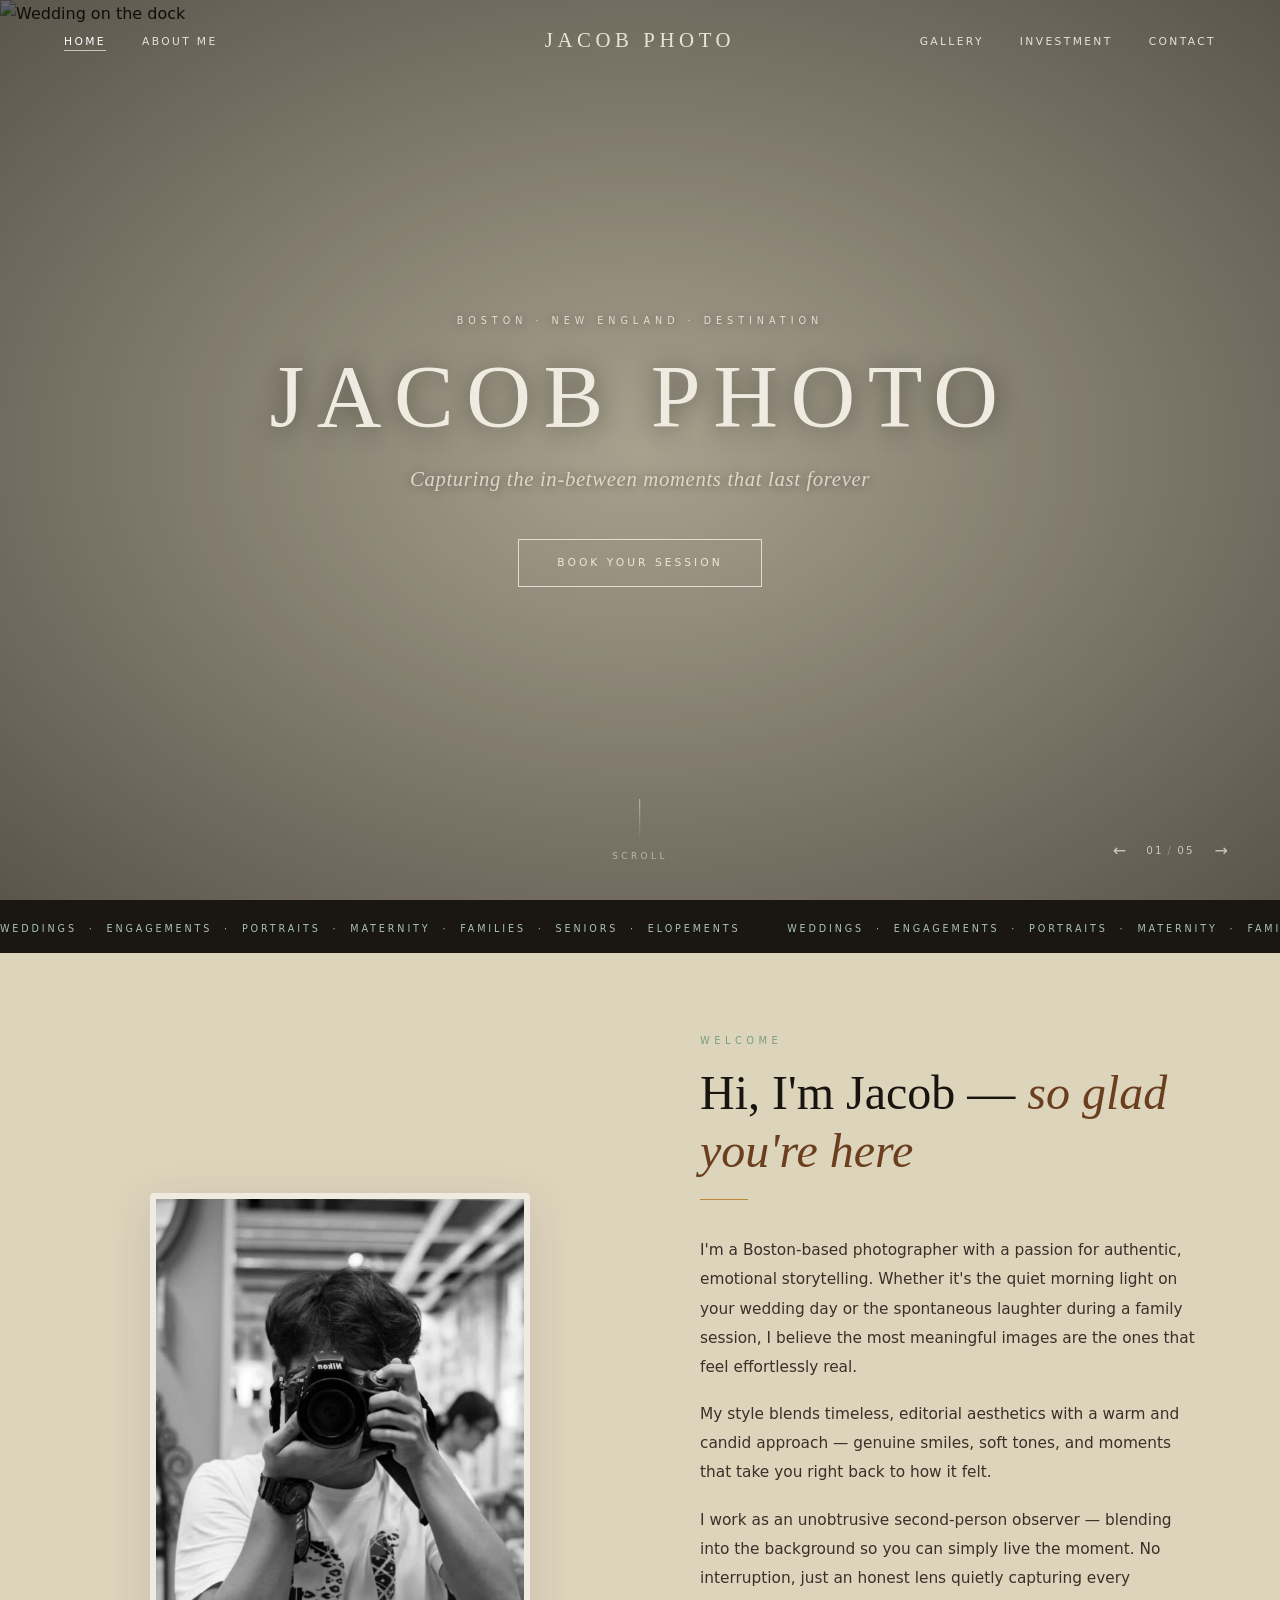
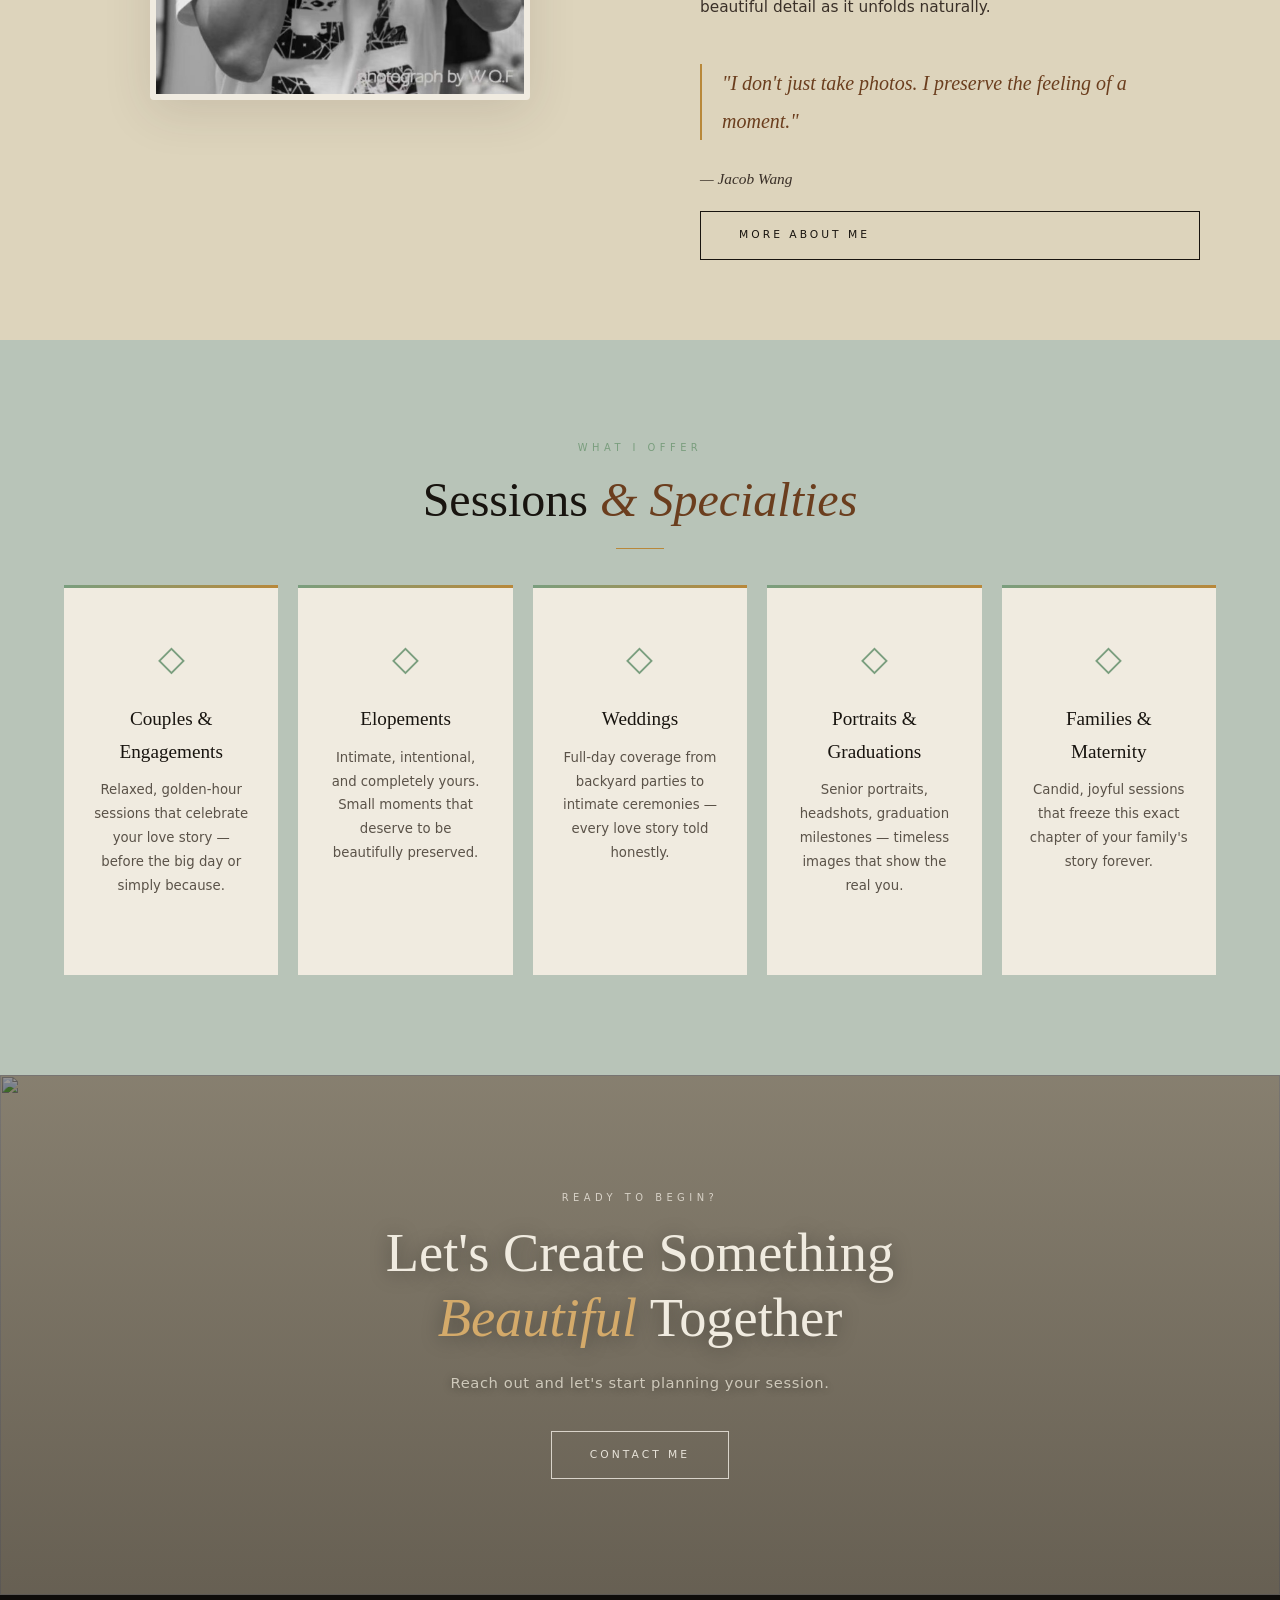
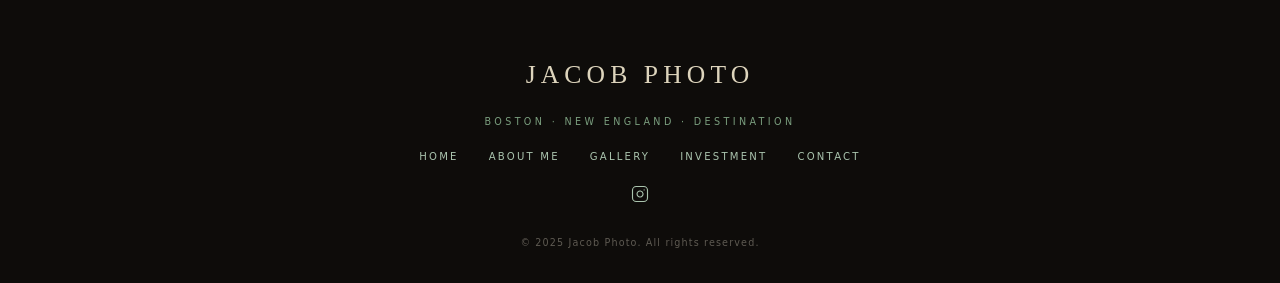
==== commit 4c80dfbf: "update" ====
--- a/index.html
+++ b/index.html
@@ -43,7 +43,7 @@
       <img src="images/hero-01.jpg" alt="Wedding on the dock">
     </div>
     <div class="slide">
-      <img src="images/image2/Engagement/gallery-Engagement-28.jpg" alt="Engagement session">
+      <img src="images/image2/engagement/" alt="Engagement session">
     </div>
     <div class="slide">
       <img src="images/image2/wedding/gallery-wedding-18.jpg" alt="Family portrait">
